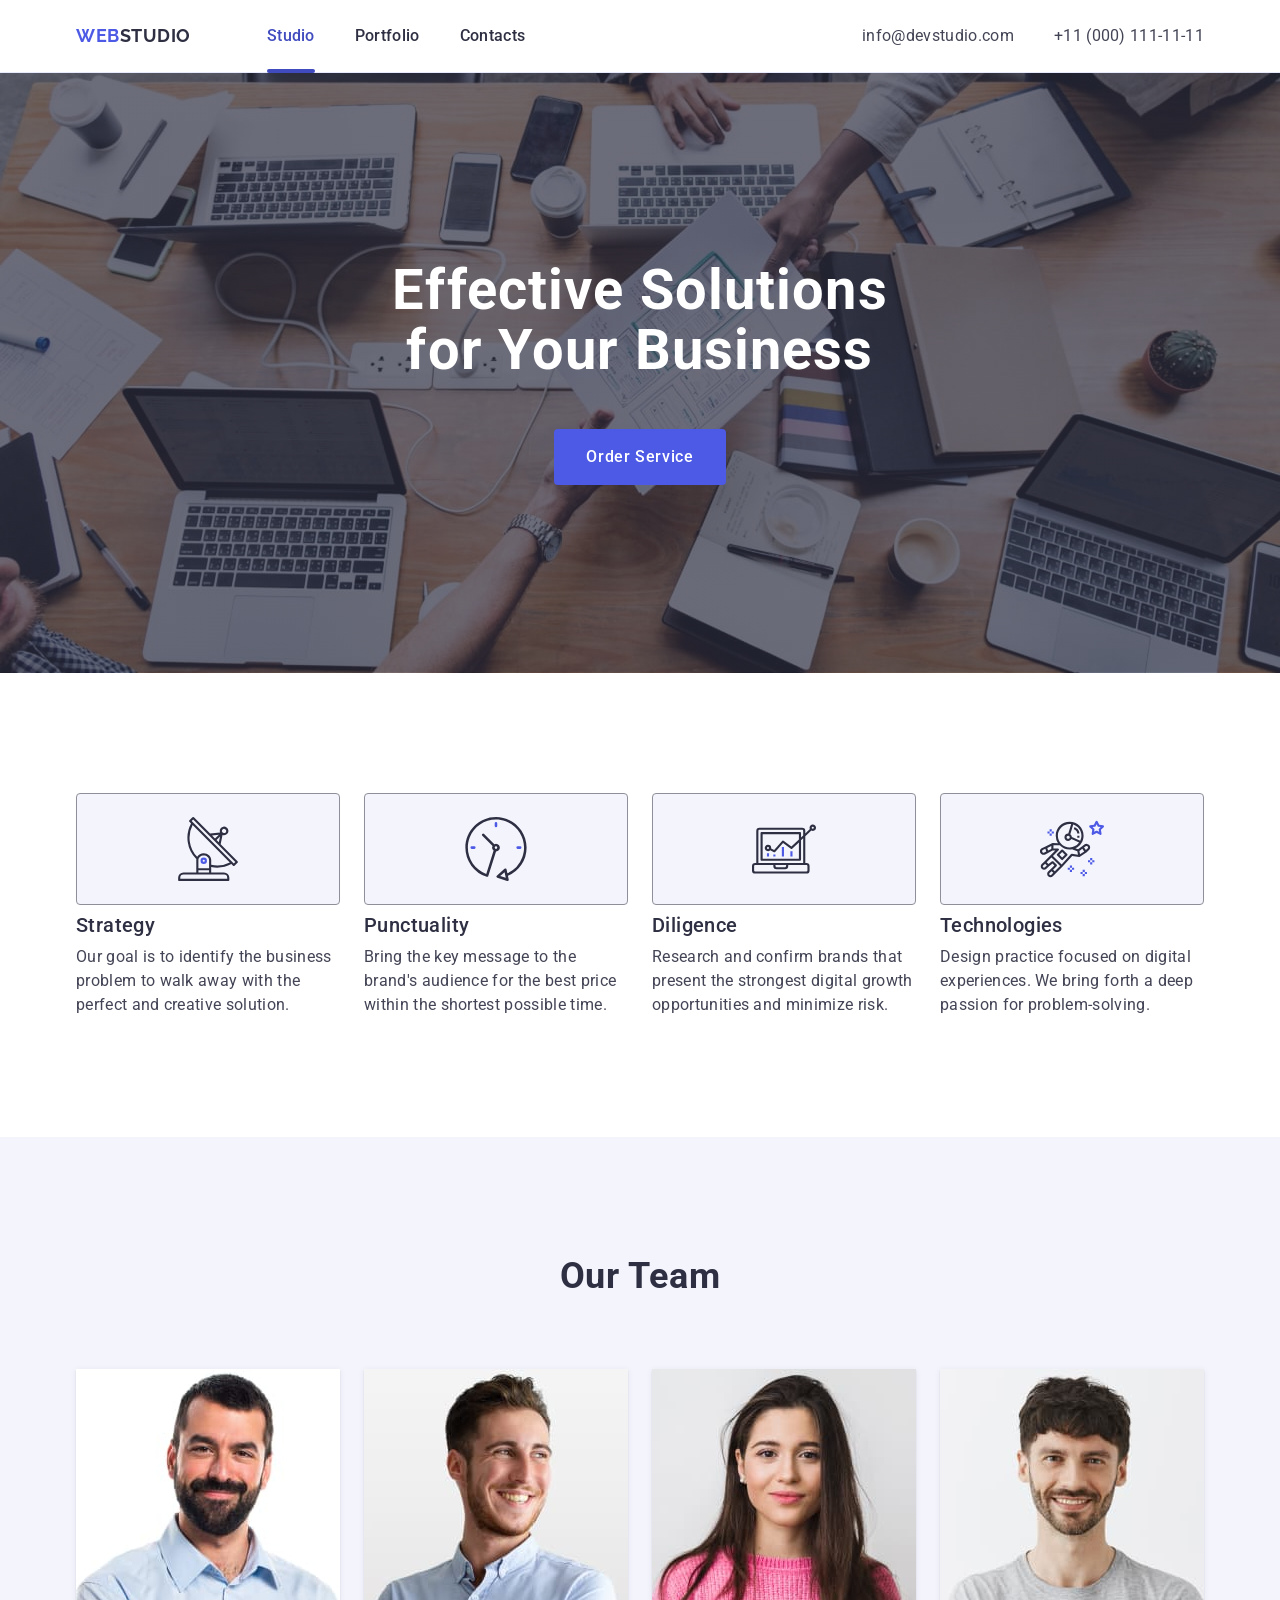
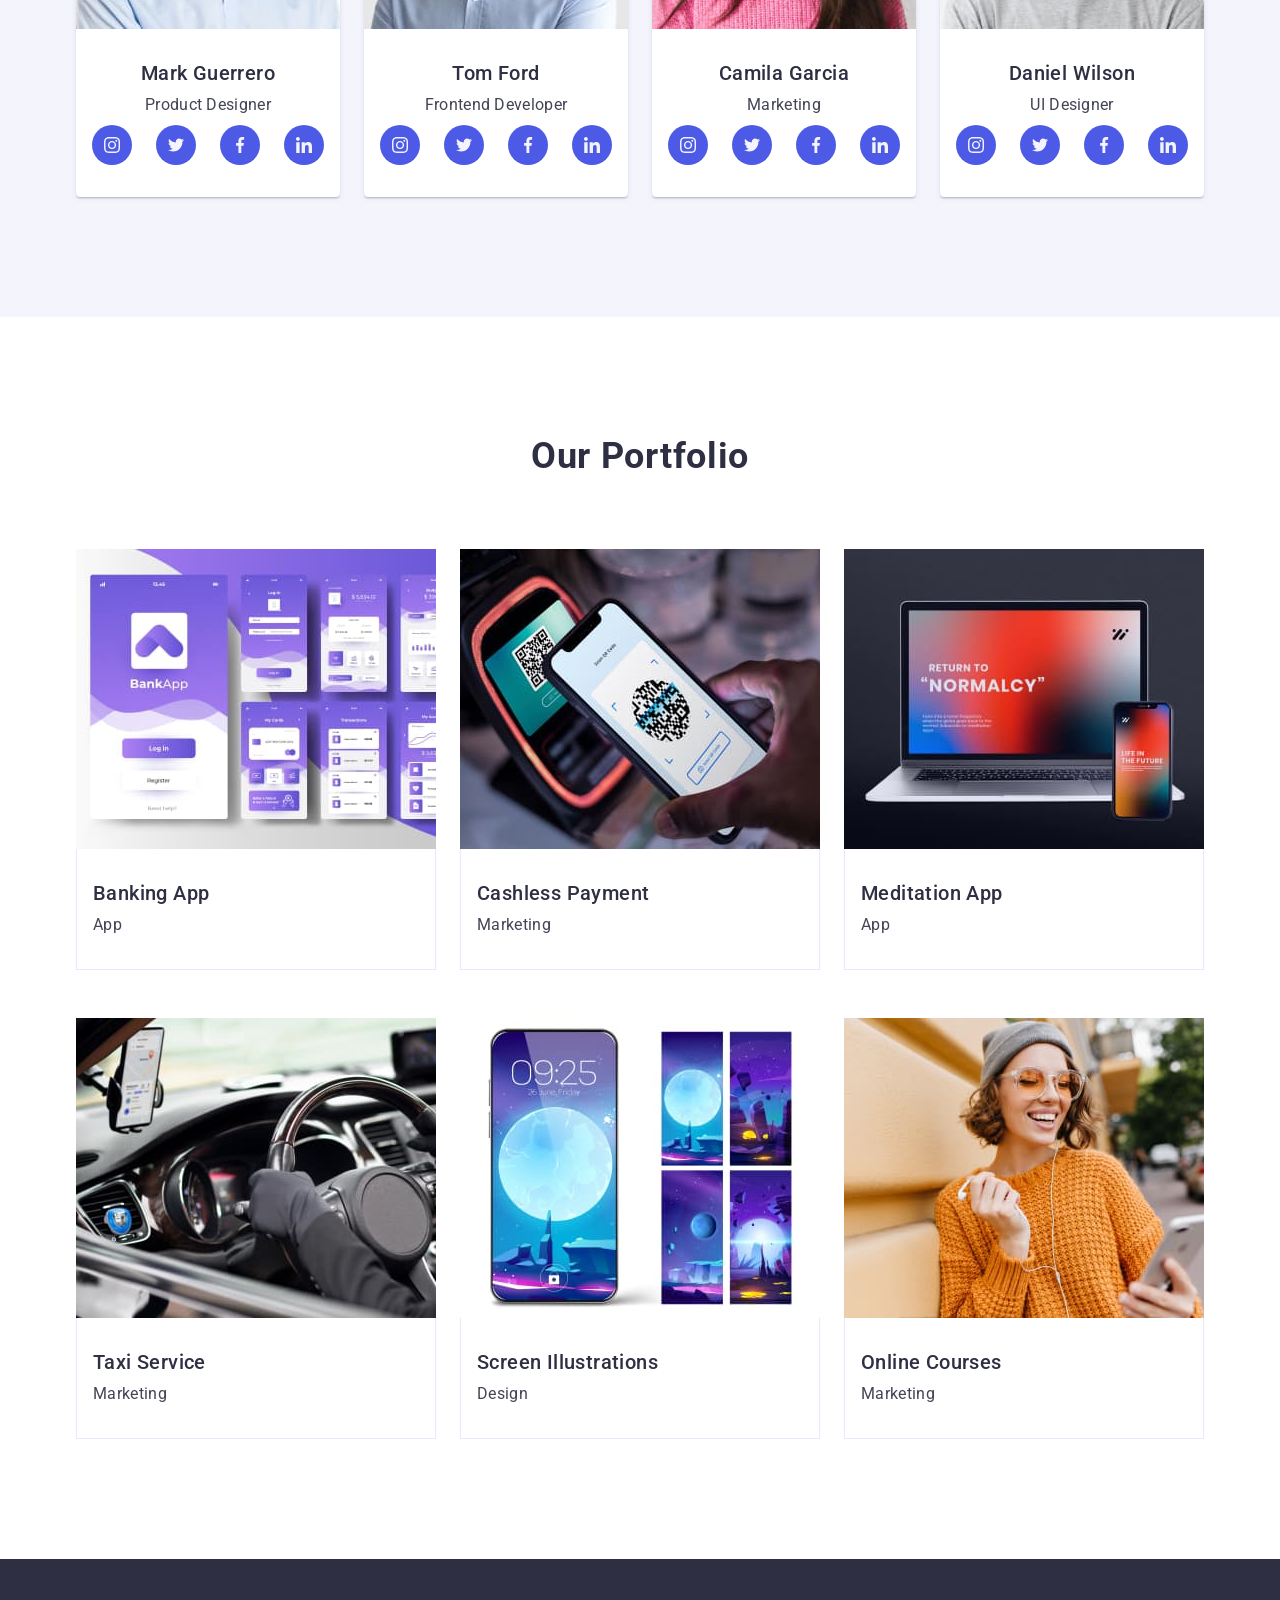
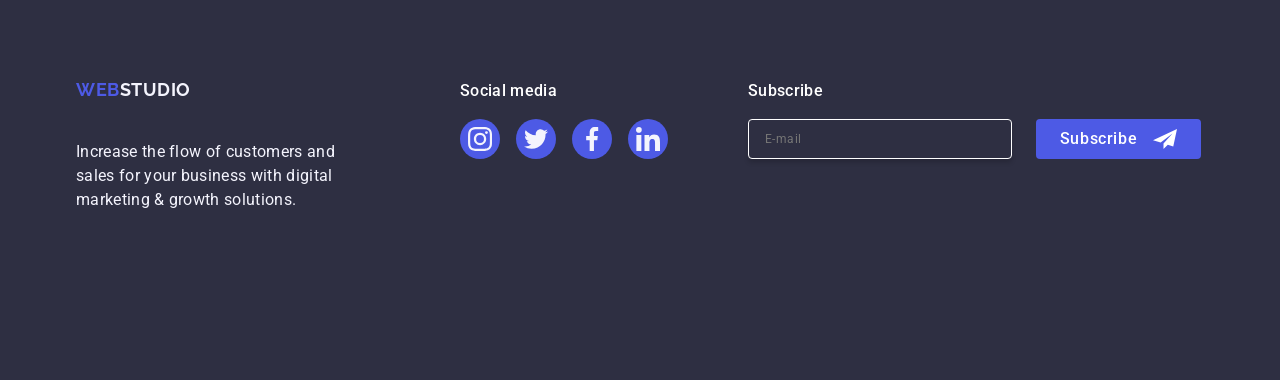
==== index.html @ 494d8f2f "Initial commit" ====
<!DOCTYPE html>
<html lang="en">
  <head>
    <meta charset="UTF-8" />
    <meta name="viewport" content="width=device-width, initial-scale=1.0" />
    <title>WebStudio</title>
    <link rel="preconnect" href="https://fonts.googleapis.com" />
    <link rel="preconnect" href="https://fonts.gstatic.com" crossorigin />
    <link
      href="https://fonts.googleapis.com/css2?family=Raleway:ital,wght@0,700;1,700&family=Roboto:wght@400;500;700&display=swap"
      rel="stylesheet"
    />
    <link
      rel="stylesheet"
      href="https://cdnjs.cloudflare.com/ajax/libs/modern-normalize/2.0.0/modern-normalize.min.css"
      integrity="sha512-4xo8blKMVCiXpTaLzQSLSw3KFOVPWhm/TRtuPVc4WG6kUgjH6J03IBuG7JZPkcWMxJ5huwaBpOpnwYElP/m6wg=="
      crossorigin="anonymous"
      referrerpolicy="no-referrer"
    />
    <link rel="stylesheet" href="./css/styles.css" />
    <link rel="stylesheet" href="./css/media.css" />
  </head>
  <body>
    <!--#region Heder-->
    <header class="header">
      <div class="container header-container">
        <nav class="nav-bar">
          <a class="logo" href="./index.html"
            >Web<span class="logo-header">Studio</span></a
          >
          <ul class="nav-list">
            <li class="nav-list-item">
              <a class="nav-list-item-link current" href="./index.html"
                >Studio</a
              >
            </li>
            <li class="nav-list-item">
              <a class="nav-list-item-link" href="">Portfolio</a>
            </li>
            <li class="nav-list-item">
              <a class="nav-list-item-link" href="">Contacts</a>
            </li>
          </ul>
        </nav>
        <address class="address-link">
          <ul class="address-link-list">
            <li class="address-link-list-item">
              <a
                class="address-link-list-item-link"
                href="mailto:info@devstudio.com"
                >info@devstudio.com</a
              >
            </li>
            <li class="address-link-list-item">
              <a class="address-link-list-item-link" href="tel:+110001111111"
                >+11 (000) 111-11-11</a
              >
            </li>
          </ul>
        </address>
        <button class="burger-btn" type="button">
          <svg class="burger-icon" width="24" height="24">
            <use href="./images/icons.svg#icon-burger-icon-menu"></use>
          </svg>
        </button>
      </div>

      <!-- #region Mobile menu -->
      <div class="mobile-menu">
        <div class="container mobile-menu-container">
          <button class="mobile-menu-btn-close" type="button">
            <svg class="modal-btn-icon" width="8" height="8">
              <use href="./images/icons.svg#icon-close"></use>
            </svg>
          </button>
          <nav class="mobile-menu-nav">
            <ul class="mobile-menu-nav-list">
              <li class="mobile-menu-nav-list-item">
                <a
                  class="mobile-menu-nav-list-item-link current"
                  href="./index.html"
                  >Studio</a
                >
              </li>
              <li class="mobile-menu-nav-list-item">
                <a class="mobile-menu-nav-list-item-link">Portfolio</a>
              </li>
              <li class="mobile-menu-nav-list-item">
                <a class="mobile-menu-nav-list-item-link">Contacts</a>
              </li>
            </ul>
          </nav>
          <address class="mobile-menu-address">
            <ul class="mobile-menu-address-list">
              <li class="mobile-menu-address-list-item">
                <a
                  class="mobile-menu-address-list-item-link"
                  href="mailto:info@devstudio.com"
                  >info@devstudio.com></a
                >
              </li>
              <li class="mobile-menu-address-list-item">
                <a
                  class="mobile-menu-address-list-item-link"
                  href="tel:+110001111111"
                  >+11 (000) 111-11-11></a
                >
              </li>
            </ul>
          </address>
          <ul class="mobile-menu-list">
            <li class="mobile-menu-list-item">
              <a href="" class="team-list-icon-item-link"
                ><svg
                  class="team-list-icon-item-link-pic"
                  width="24"
                  height="24"
                >
                  <use href="./images/icons.svg#icon-instagram"></use>
                </svg>
              </a>
            </li>
            <li class="mobile-menu-list-item">
              <a href="" class="team-list-icon-item-link">
                <svg
                  class="team-list-icon-item-link-pic"
                  width="24"
                  height="24"
                >
                  <use href="./images/icons.svg#icon-twitter"></use>
                </svg>
              </a>
            </li>
            <li class="mobile-menu-list-item">
              <a href="" class="team-list-icon-item-link">
                <svg
                  class="team-list-icon-item-link-pic"
                  width="24"
                  height="24"
                >
                  <use href="./images/icons.svg#icon-facebook"></use>
                </svg>
              </a>
            </li>
            <li class="mobile-menu-list-item">
              <a href="" class="team-list-icon-item-link">
                <svg
                  class="team-list-icon-item-link-pic"
                  width="24"
                  height="24"
                >
                  <use href="./images/icons.svg#icon-linkedin"></use>
                </svg>
              </a>
            </li>
          </ul>
        </div>
      </div>
      <!-- #endregion Mobile menu -->
    </header>
    <!--#endregion Heder-->
    <main>
      <!--#region Hero-->
      <section class="section section-hero">
        <div class="container">
          <h1 class="hero-title">Effective Solutions for Your Business</h1>
          <button class="button-section-hero" type="button">
            Order Service
          </button>
        </div>
      </section>

      <!--#endregion Hero-->
      <!--#region Features-->
      <section class="section">
        <div class="container">
          <h2 class="visually-hidden">Features</h2>
          <ul class="section-features-list">
            <li class="section-features-list-item">
              <div class="section-features-list-border">
                <svg
                  class="section-features-list-item-icon"
                  width="64"
                  height="64"
                >
                  <use href="./images/icons.svg#icon-antenna"></use>
                </svg>
              </div>
              <h3 class="title-features-list-item">Strategy</h3>
              <p class="text-features-list-item">
                Our goal is to identify the business problem to walk away with
                the perfect and creative solution.
              </p>
            </li>
            <li class="section-features-list-item">
              <div class="section-features-list-border">
                <svg
                  class="section-features-list-item-icon"
                  width="64"
                  height="64"
                >
                  <use href="./images/icons.svg#icon-clock"></use>
                </svg>
              </div>
              <h3 class="title-features-list-item">Punctuality</h3>
              <p class="text-features-list-item">
                Bring the key message to the brand's audience for the best price
                within the shortest possible time.
              </p>
            </li>
            <li class="section-features-list-item">
              <div class="section-features-list-border">
                <svg
                  class="section-features-list-item-icon"
                  width="64"
                  height="64"
                >
                  <use href="./images/icons.svg#icon-diagram"></use>
                </svg>
              </div>
              <h3 class="title-features-list-item">Diligence</h3>
              <p class="text-features-list-item">
                Research and confirm brands that present the strongest digital
                growth opportunities and minimize risk.
              </p>
            </li>
            <li class="section-features-list-item">
              <div class="section-features-list-border">
                <svg
                  class="section-features-list-item-icon"
                  width="64"
                  height="64"
                >
                  <use href="./images/icons.svg#icon-astronaut"></use>
                </svg>
              </div>
              <h3 class="title-features-list-item">Technologies</h3>
              <p class="text-features-list-item">
                Design practice focused on digital experiences. We bring forth a
                deep passion for problem-solving.
              </p>
            </li>
          </ul>
        </div>
      </section>
      <!--#endregion Features-->
      <!--#region Our Team-->
      <section class="section section-team">
        <div class="container">
          <h2 class="title-section-team">Our Team</h2>
          <ul class="section-team-list">
            <li class="section-team-list-item">
              <img
                srcset="./images/our_team/mark-guerrero-x2.jpg 2x"
                src="./images/our_team/mark-guerrero.jpg"
                alt="Mark Guerrero"
                width="264"
                height="260"
              />
              <div class="section-team-list-item-div">
                <h3 class="section-team-list-item-title">Mark Guerrero</h3>
                <p class="section-team-list-item-text">Product Designer</p>
                <ul class="team-list-icon">
                  <li class="team-list-icon-item">
                    <a href="" class="team-list-icon-item-link"
                      ><svg
                        class="team-list-icon-item-link-pic"
                        width="16"
                        height="16"
                      >
                        <use href="./images/icons.svg#icon-instagram"></use>
                      </svg>
                    </a>
                  </li>
                  <li class="team-list-icon-item">
                    <a href="" class="team-list-icon-item-link">
                      <svg
                        class="team-list-icon-item-link-pic"
                        width="16"
                        height="16"
                      >
                        <use href="./images/icons.svg#icon-twitter"></use>
                      </svg>
                    </a>
                  </li>
                  <li class="team-list-icon-item">
                    <a href="" class="team-list-icon-item-link">
                      <svg
                        class="team-list-icon-item-link-pic"
                        width="16"
                        height="16"
                      >
                        <use href="./images/icons.svg#icon-facebook"></use>
                      </svg>
                    </a>
                  </li>
                  <li class="team-list-icon-item">
                    <a href="" class="team-list-icon-item-link">
                      <svg
                        class="team-list-icon-item-link-pic"
                        width="16"
                        height="16"
                      >
                        <use href="./images/icons.svg#icon-linkedin"></use>
                      </svg>
                    </a>
                  </li>
                </ul>
              </div>
            </li>
            <li class="section-team-list-item">
              <img
                srcset="./images/our_team/tom-ford-x2.jpg 2x"
                src="./images/our_team/tom-ford.jpg"
                alt="Tom Ford"
                width="264"
                height="260"
              />
              <div class="section-team-list-item-div">
                <h3 class="section-team-list-item-title">Tom Ford</h3>
                <p class="section-team-list-item-text">Frontend Developer</p>
                <ul class="team-list-icon">
                  <li class="team-list-icon-item">
                    <a href="" class="team-list-icon-item-link"
                      ><svg
                        class="team-list-icon-item-link-pic"
                        width="16"
                        height="16"
                      >
                        <use href="./images/icons.svg#icon-instagram"></use>
                      </svg>
                    </a>
                  </li>
                  <li class="team-list-icon-item">
                    <a href="" class="team-list-icon-item-link">
                      <svg
                        class="team-list-icon-item-link-pic"
                        width="16"
                        height="16"
                      >
                        <use href="./images/icons.svg#icon-twitter"></use>
                      </svg>
                    </a>
                  </li>
                  <li class="team-list-icon-item">
                    <a href="" class="team-list-icon-item-link">
                      <svg
                        class="team-list-icon-item-link-pic"
                        width="16"
                        height="16"
                      >
                        <use href="./images/icons.svg#icon-facebook"></use>
                      </svg>
                    </a>
                  </li>
                  <li class="team-list-icon-item">
                    <a href="" class="team-list-icon-item-link">
                      <svg
                        class="team-list-icon-item-link-pic"
                        width="16"
                        height="16"
                      >
                        <use href="./images/icons.svg#icon-linkedin"></use>
                      </svg>
                    </a>
                  </li>
                </ul>
              </div>
            </li>
            <li class="section-team-list-item">
              <img
                srcset="./images/our_team/camila-garcia-x2.jpg 2x"
                src="./images/our_team/camila-garcia.jpg"
                alt="Camila Garcia"
                width="264"
                height="260"
              />
              <div class="section-team-list-item-div">
                <h3 class="section-team-list-item-title">Camila Garcia</h3>
                <p class="section-team-list-item-text">Marketing</p>
                <ul class="team-list-icon">
                  <li class="team-list-icon-item">
                    <a href="" class="team-list-icon-item-link"
                      ><svg
                        class="team-list-icon-item-link-pic"
                        width="16"
                        height="16"
                      >
                        <use href="./images/icons.svg#icon-instagram"></use>
                      </svg>
                    </a>
                  </li>
                  <li class="team-list-icon-item">
                    <a href="" class="team-list-icon-item-link">
                      <svg
                        class="team-list-icon-item-link-pic"
                        width="16"
                        height="16"
                      >
                        <use href="./images/icons.svg#icon-twitter"></use>
                      </svg>
                    </a>
                  </li>
                  <li class="team-list-icon-item">
                    <a href="" class="team-list-icon-item-link">
                      <svg
                        class="team-list-icon-item-link-pic"
                        width="16"
                        height="16"
                      >
                        <use href="./images/icons.svg#icon-facebook"></use>
                      </svg>
                    </a>
                  </li>
                  <li class="team-list-icon-item">
                    <a href="" class="team-list-icon-item-link">
                      <svg
                        class="team-list-icon-item-link-pic"
                        width="16"
                        height="16"
                      >
                        <use href="./images/icons.svg#icon-linkedin"></use>
                      </svg>
                    </a>
                  </li>
                </ul>
              </div>
            </li>
            <li class="section-team-list-item">
              <img
                srcset="./images/our_team/daniel-wilson-x2.jpg 2x"
                src="./images/our_team/daniel-wilson.jpg"
                alt="Daniel Wilson"
                width="264"
                height="260"
              />
              <div class="section-team-list-item-div">
                <h3 class="section-team-list-item-title">Daniel Wilson</h3>
                <p class="section-team-list-item-text">UI Designer</p>
                <ul class="team-list-icon">
                  <li class="team-list-icon-item">
                    <a href="" class="team-list-icon-item-link"
                      ><svg
                        class="team-list-icon-item-link-pic"
                        width="16"
                        height="16"
                      >
                        <use href="./images/icons.svg#icon-instagram"></use>
                      </svg>
                    </a>
                  </li>
                  <li class="team-list-icon-item">
                    <a href="" class="team-list-icon-item-link">
                      <svg
                        class="team-list-icon-item-link-pic"
                        width="16"
                        height="16"
                      >
                        <use href="./images/icons.svg#icon-twitter"></use>
                      </svg>
                    </a>
                  </li>
                  <li class="team-list-icon-item">
                    <a href="" class="team-list-icon-item-link">
                      <svg
                        class="team-list-icon-item-link-pic"
                        width="16"
                        height="16"
                      >
                        <use href="./images/icons.svg#icon-facebook"></use>
                      </svg>
                    </a>
                  </li>
                  <li class="team-list-icon-item">
                    <a href="" class="team-list-icon-item-link">
                      <svg
                        class="team-list-icon-item-link-pic"
                        width="16"
                        height="16"
                      >
                        <use href="./images/icons.svg#icon-linkedin"></use>
                      </svg>
                    </a>
                  </li>
                </ul>
              </div>
            </li>
          </ul>
        </div>
      </section>
      <!--#endregion Our Team-->
      <!--#region Our Portfolio-->
      <section class="section">
        <div class="container">
          <h2 class="section-portfolio-title">Our Portfolio</h2>
          <ul class="section-portfolio-list">
            <li class="section-portfolio-list-item">
              <div class="portfolio-box">
                <picture>
                  <source
                    srcset="
                      ./images/our_portfolio/banking_app.jpg 1x,
                      ./images/our_portfolio/banking-x2.jpg  2x
                    "
                    media="(min-width: 1158px)"
                  />
                  <source
                    srcset="
                      ./images/our_portfolio/banking-tablet.jpg    1x,
                      ./images/our_portfolio/banking-tablet-x2.jpg 2x
                    "
                    media="(min-width: 768px)"
                  />
                  <source
                    srcset="
                      ./images/our_portfolio/banking-mobile.jpg    1x,
                      ./images/our_portfolio/banking-mobile-x2.jpg 2x
                    "
                    media="(max-width: 767px)"
                  />
                  <img
                    src="./images/our_portfolio/banking_app.jpg"
                    alt="banking_app"
                  />
                </picture>
                <p class="portfolio-item-text">
                  14 Stylish and User-Friendly App Design Concepts · Task
                  Manager App · Calorie Tracker App · Exotic Fruit Ecommerce App
                  · Cloud Storage App
                </p>
              </div>
              <div class="section-features-list-item-div">
                <h3 class="section-features-list-item-title">Banking App</h3>
                <p class="section-features-list-item-text">App</p>
              </div>
            </li>
            <li class="section-portfolio-list-item">
              <div class="portfolio-box">
                <picture>
                  <source
                    srcset="
                      ./images/our_portfolio/cashless_payment.jpg 1x,
                      ./images/our_portfolio/cashl-x2.jpg         2x
                    "
                    media="(min-width: 1158px)"
                  />
                  <source
                    srcset="
                      ./images/our_portfolio/cashl-tablet.jpg    1x,
                      ./images/our_portfolio/cashl-tablet-x2.jpg 2x
                    "
                    media="(min-width: 768px)"
                  />
                  <source
                    srcset="
                      ./images/our_portfolio/cashl-mobile.jpg    1x,
                      ./images/our_portfolio/cashl-mobile-x2.jpg 2x
                    "
                    media="(max-width: 767px)"
                  />
                  <img
                    src="./images/our_portfolio/cashless_payment.jpg"
                    alt="cashless_payment"
                  />
                </picture>
                <p class="portfolio-item-text">
                  14 Stylish and User-Friendly App Design Concepts · Task
                  Manager App · Calorie Tracker App · Exotic Fruit Ecommerce App
                  · Cloud Storage App
                </p>
              </div>
              <div class="section-features-list-item-div">
                <h3 class="section-features-list-item-title">
                  Cashless Payment
                </h3>
                <p class="section-features-list-item-text">Marketing</p>
              </div>
            </li>
            <li class="section-portfolio-list-item">
              <div class="portfolio-box">
                <picture>
                  <source
                    srcset="
                      ./images/our_portfolio/meditation_app.jpg 1x,
                      ./images/our_portfolio/meditation-x2.jpg  2x
                    "
                    media="(min-width: 1158px)"
                  />
                  <source
                    srcset="
                      ./images/our_portfolio/meditation-tablet.jpg    1x,
                      ./images/our_portfolio/meditation-tablet-x2.jpg 2x
                    "
                    media="(min-width: 768px)"
                  />
                  <source
                    srcset="
                      ./images/our_portfolio/meditation-mobile.jpg    1x,
                      ./images/our_portfolio/meditation-mobile-x2.jpg 2x
                    "
                    media="(max-width: 767px)"
                  />
                  <img
                    src="./images/our_portfolio/meditation_app.jpg"
                    alt="meditation_app"
                  />
                </picture>
                <p class="portfolio-item-text">
                  14 Stylish and User-Friendly App Design Concepts · Task
                  Manager App · Calorie Tracker App · Exotic Fruit Ecommerce App
                  · Cloud Storage App
                </p>
              </div>
              <div class="section-features-list-item-div">
                <h3 class="section-features-list-item-title">Meditation App</h3>
                <p class="section-features-list-item-text">App</p>
              </div>
            </li>
            <li class="section-portfolio-list-item">
              <div class="portfolio-box">
                <picture>
                  <source
                    srcset="
                      ./images/our_portfolio/taxi_service.jpg 1x,
                      ./images/our_portfolio/taxi-x2.jpg      2x
                    "
                    media="(min-width: 1158px)"
                  />
                  <source
                    srcset="
                      ./images/our_portfolio/taxi-tablet.jpg    1x,
                      ./images/our_portfolio/taxi-tablet-x2.jpg 2x
                    "
                    media="(min-width: 768px)"
                  />
                  <source
                    srcset="
                      ./images/our_portfolio/taxi-mobile.jpg    1x,
                      ./images/our_portfolio/taxi-mobile-x2.jpg 2x
                    "
                    media="(max-width: 767px)"
                  />
                  <img
                    src="./images/our_portfolio/taxi_service.jpg"
                    alt="taxi_service"
                  />
                </picture>
                <p class="portfolio-item-text">
                  14 Stylish and User-Friendly App Design Concepts · Task
                  Manager App · Calorie Tracker App · Exotic Fruit Ecommerce App
                  · Cloud Storage App
                </p>
              </div>
              <div class="section-features-list-item-div">
                <h3 class="section-features-list-item-title">Taxi Service</h3>
                <p class="section-features-list-item-text">Marketing</p>
              </div>
            </li>
            <li class="section-portfolio-list-item">
              <div class="portfolio-box">
                <picture>
                  <source
                    srcset="
                      ./images/our_portfolio/screen_illustrations.jpg 1x,
                      ./images/our_portfolio/screen-x2.jpg            2x
                    "
                    media="(min-width: 1158px)"
                  />
                  <source
                    srcset="
                      ./images/our_portfolio/screen-tablet.jpg    1x,
                      ./images/our_portfolio/screen-tablet-x2.jpg 2x
                    "
                    media="(min-width: 768px)"
                  />
                  <source
                    srcset="
                      ./images/our_portfolio/screen-mobile.jpg    1x,
                      ./images/our_portfolio/screen-mobile-x2.jpg 2x
                    "
                    media="(max-width: 767px)"
                  />
                  <img
                    src="./images/our_portfolio/screen_illustrations.jpg"
                    alt="screen_illustrations"
                  />
                </picture>
                <p class="portfolio-item-text">
                  14 Stylish and User-Friendly App Design Concepts · Task
                  Manager App · Calorie Tracker App · Exotic Fruit Ecommerce App
                  · Cloud Storage App
                </p>
              </div>
              <div class="section-features-list-item-div">
                <h3 class="section-features-list-item-title">
                  Screen Illustrations
                </h3>
                <p class="section-features-list-item-text">Design</p>
              </div>
            </li>
            <li class="section-portfolio-list-item">
              <div class="portfolio-box">
                <picture>
                  <source
                    srcset="
                      ./images/our_portfolio/online_courses.jpg 1x,
                      ./images/our_portfolio/online-x2.jpg      2x
                    "
                    media="(min-width: 1158px)"
                  />
                  <source
                    srcset="
                      ./images/our_portfolio/online-tablet.jpg    1x,
                      ./images/our_portfolio/online-tablet-x2.jpg 2x
                    "
                    media="(min-width: 768px)"
                  />
                  <source
                    srcset="
                      ./images/our_portfolio/online-mobile.jpg    1x,
                      ./images/our_portfolio/online-mobile-x2.jpg 2x
                    "
                    media="(max-width: 767px)"
                  />
                  <img
                    src="./images/our_portfolio/online_courses.jpg"
                    alt="online_courses"
                  />
                </picture>
                <p class="portfolio-item-text">
                  14 Stylish and User-Friendly App Design Concepts · Task
                  Manager App · Calorie Tracker App · Exotic Fruit Ecommerce App
                  · Cloud Storage App
                </p>
              </div>
              <div class="section-features-list-item-div">
                <h3 class="section-features-list-item-title">Online Courses</h3>
                <p class="section-features-list-item-text">Marketing</p>
              </div>
            </li>
          </ul>
        </div>
      </section>
      <!--#endregion Our Portfolio-->
    </main>
    <!--#region Footer-->
    <footer class="footer">
      <div class="container footer-box">
        <div class="footer-box-logo">
          <a class="logo footer-logo" href="./index.html"
            >Web<span class="logo-footer">Studio</span></a
          >
          <p class="footer-text">
            Increase the flow of customers and sales for your business with
            digital marketing & growth solutions.
          </p>
        </div>
        <div class="footer-box-icon">
          <p class="footer-box-icon-text">Social media</p>
          <ul class="footer-box-icon-list">
            <li class="footer-box-icon-list-item">
              <a href="" class="footer-box-icon-list-item-link">
                <svg class="footer-box-icon-list-icons" width="24" height="24">
                  <use href="./images/icons.svg#icon-instagram"></use>
                </svg>
              </a>
            </li>
            <li class="footer-box-icon-list-item">
              <a href="" class="footer-box-icon-list-item-link">
                <svg class="footer-box-icon-list-icons" width="24" height="24">
                  <use href="./images/icons.svg#icon-twitter"></use>
                </svg>
              </a>
            </li>
            <li class="footer-box-icon-list-item">
              <a href="" class="footer-box-icon-list-item-link">
                <svg class="footer-box-icon-list-icons" width="24" height="24">
                  <use href="./images/icons.svg#icon-facebook"></use>
                </svg>
              </a>
            </li>
            <li class="footer-box-icon-list-item">
              <a href="" class="footer-box-icon-list-item-link">
                <svg class="footer-box-icon-list-icons" width="24" height="24">
                  <use href="./images/icons.svg#icon-linkedin"></use>
                </svg>
              </a>
            </li>
          </ul>
        </div>
        <div class="footer-form-wrapper">
          <p class="footer-form-title">Subscribe</p>
          <form class="footer-form">
            <label class="footer-form-label" for="input-email">
              <input
                class="footer-input"
                type="email"
                id="input-email"
                placeholder="E-mail"
                name="email"
              />
            </label>
            <button class="footer-form-btn" type="submit">
              Subscribe
              <svg class="footer-form-btn-icon" width="24" height="24">
                <use href="./images/icons.svg#icon-footer_send_btn"></use>
              </svg>
            </button>
          </form>
        </div>
      </div>
    </footer>
    <!--#endregion Footer-->

    <!-- #region Modal Window -->
    <div class="backdrop">
      <div class="modal">
        <button type="button" class="modal-close-btn">
          <svg class="modal-btn-icon" width="8" height="8">
            <use href="./images/icons.svg#icon-close"></use>
          </svg>
        </button>
        <p class="modal-text">Leave your contacts and we will call you back</p>
        <form>
          <div class="form-wrapper-cont">
            <label class="modal-form-label" for="user-name">Name</label>
            <div class="modal-cont-input">
              <input
                class="modal-input"
                type="text"
                id="user-name"
                name="user-name"
                required
              />
              <svg class="modal-icon" width="18" height="24">
                <use href="./images/icons.svg#icon-user_icon"></use>
              </svg>
            </div>
          </div>
          <div class="form-wrapper-cont">
            <label class="modal-form-label" for="user-tell">Phone</label>
            <div class="modal-cont-input">
              <input
                class="modal-input"
                type="tel"
                id="user-tell"
                name="user-tell"
                required
              />
              <svg class="modal-icon" width="18" height="24">
                <use href="./images/icons.svg#icon-phone"></use>
              </svg>
            </div>
          </div>
          <div class="form-wrapper-cont">
            <label class="modal-form-label" for="user-email">Email</label>
            <div class="modal-cont-input">
              <input
                class="modal-input"
                type="email"
                id="user-email"
                name="user-email"
                required
              />
              <svg class="modal-icon" width="18" height="24">
                <use href="./images/icons.svg#icon-email"></use>
              </svg>
            </div>
          </div>
          <div class="form-wrapper-cont-comment">
            <label class="modal-form-label" for="user-comment">Comment</label>
            <textarea
              class="modal-textarea"
              id="user-comment"
              placeholder="Text input"
              name="user-comment"
            ></textarea>
          </div>
          <div class="modal-cont-checkbox">
            <input
              class="checkbox visually-hidden"
              type="checkbox"
              id="user-privacy"
              value="true"
              name="user-privacy"
            />
            <label for="user-privacy" class="custom-label-checkbox">
              <span class="custom-checkbox">
                <svg class="modal-icon-checkbox" width="10" height="8">
                  <use href="./images/icons.svg#icon-check"></use>
                </svg>
              </span>
              <span class="custom-checkbox-text">
                I accept the terms and conditions of the
                <a class="user-privacy" href="">Privacy Policy</a>
              </span>
            </label>
          </div>
          <button class="modal-submit" type="submit">Send</button>
        </form>
      </div>
    </div>
    <!-- #endregion Modal Window -->
  </body>
</html>
---- css/styles.css ----
body {
  font-family: 'Roboto', sans-serif;
  background-color: #ffffff;
  color: #434455;
}

h1,
h2,
h3,
h4,
p {
  margin: 0;
}

ul,
ol {
  list-style-type: none;
  margin: 0;
  padding: 0;
}

a {
  text-decoration: none;
}

button {
  cursor: pointer;
}

img {
  display: block;
  max-width: 100%;
  height: auto;
}

.section {
  padding-top: 96px;
  padding-bottom: 96px;
}

.container {
  max-width: 320px;
  padding: 0 16px;
  margin: 0 auto;
}

/* #region Heder */
.header {
  border-bottom: 1px solid #e7e9fc;
  box-shadow: 0 1px 6px 0 rgba(46, 47, 66, 0.08),
    0 1px 1px 0 rgba(46, 47, 66, 0.16), 0 2px 1px 0 rgba(46, 47, 66, 0.08);
}

.header-container {
  display: flex;
  align-items: center;
  justify-content: space-between;
}

.nav-bar {
  display: flex;
  align-items: center;
  margin-right: auto;
}

.nav-list {
  display: none;
}

.logo {
  font-family: 'Raleway', sans-serif;
  font-weight: 700;
  font-size: 18px;
  line-height: 1.17;
  letter-spacing: 0.03em;
  text-transform: uppercase;
  color: #4d5ae5;
  display: block;
  padding: 16px 0;
}

.logo-header {
  font-family: 'Raleway', sans-serif;
  font-weight: 700;
  font-size: 18px;
  line-height: 1.17;
  letter-spacing: 0.03em;
  text-transform: uppercase;
  color: #2e2f42;
}

.burger-btn {
  padding: 0;
  border: none;
  background-color: transparent;
}

.burger-icon {
  display: block;
  fill: #2f2f37;
}

.nav-list-item-link.current::after {
  content: '';
  position: absolute;
  left: 0;
  bottom: -1px;
  width: 100%;
  height: 4px;
  border-radius: 2px;
  background-color: #404bbf;
}

.nav-list-item-link {
  font-weight: 500;
  font-size: 16px;
  line-height: 1.5;
  letter-spacing: 0.02em;
  color: #2e2f42;
  padding: 24px 0;
  display: block;
  transition: color 250ms cubic-bezier(0.4, 0, 0.2, 1);
}
.nav-list-item-link:hover,
.nav-list-item-link:focus,
.nav-list-item-link.current {
  color: #404bbf;
}

.nav-list-item-link.current {
  position: relative;
}

.address-link {
  display: none;
}

.address-link-list-item-link {
  display: block;
  font-size: 12px;
  line-height: 1.17;
  letter-spacing: 0.04em;
  color: #434455;
  transition: color 250ms cubic-bezier(0.4, 0, 0.2, 1);
}
.address-link-list-item-link:hover,
.address-link-list-item-link:focus {
  color: #404bbf;
}
/* #endregion Heder */

/* #region Mobile menu */
.mobile-menu {
  position: fixed;
  z-index: 1000;
  top: 0;
  left: 0;
  width: 100%;
  height: 100%;
  background-color: #fff;
  opacity: 0;
  visibility: hidden;
  pointer-events: none;
  transition: opacity 250ms cubic-bezier(0.4, 0, 0.2, 1),
    visibility 250ms cubic-bezier(0.4, 0, 0.2, 1);
}

.mobile-menu.is-open {
  opacity: 1;
  visibility: visible;
  pointer-events: auto;
}

.mobile-menu-container {
  position: relative;
  z-index: 999;
  padding-top: 72px;
  padding-bottom: 40px;
  display: flex;
  flex-direction: column;
  height: 100%;
}

.mobile-menu-btn-close {
  position: absolute;
  top: 24px;
  right: 24px;
  display: flex;
  justify-content: center;
  align-items: center;
  border-radius: 50%;
  background-color: #e7e9fc;
  stroke-width: 1px;
  border: 1px solid rgba(0, 0, 0, 0.1);
  width: 24px;
  height: 24px;
  line-height: 0;
  padding: 0;
  transition: background-color 250ms cubic-bezier(0.4, 0, 0.2, 1),
    border 250ms cubic-bezier(0.4, 0, 0.2, 1);
}

.mobile-menu-nav {
  margin-bottom: auto;
}

.mobile-menu-nav-list {
  display: flex;
  flex-direction: column;
  gap: 40px;
}
.mobile-menu-nav-list-item {
}
.mobile-menu-nav-list-item-link {
  font-family: 'Roboto', sans-serif;
  font-weight: 700;
  font-size: 36px;
  line-height: 1.11;
  letter-spacing: 0.02em;
  color: #2e2f42;
  transition: color 250ms cubic-bezier(0.4, 0, 0.2, 1);
}

.mobile-menu-nav-list-item-link:hover,
.mobile-menu-nav-list-item-link:focus,
.mobile-menu-nav-list-item-link.current {
  color: #404bbf;
}

.mobile-menu-address {
  display: block;
  font-style: normal;
  margin-bottom: 48px;
}
.mobile-menu-address-list {
  display: flex;
  flex-direction: column;
  gap: 24px;
}

.mobile-menu-address-list-item-link {
  font-weight: 500;
  font-size: 20px;
  line-height: 1.2;
  letter-spacing: 0.02em;
  color: #434455;
  transition: color 250ms cubic-bezier(0.4, 0, 0.2, 1);
}

.mobile-menu-address-list-item-link:hover,
.mobile-menu-address-list-item-link:focus {
  color: #404bbf;
}

.mobile-menu-list {
  display: flex;
  gap: 40px;
}

.mobile-menu-list-item {
  width: 40px;
  height: 40px;
}

/* #endregion Mobile menu */

/* #region Hero */
.section-hero {
  background: #2e2f42;
  padding: 72px 52px;
  max-width: 1440px;
  margin-left: auto;
  margin-right: auto;
  background-image: linear-gradient(
      rgba(46, 47, 66, 0.7),
      rgba(46, 47, 66, 0.7)
    ),
    url(../images/section_hero/back-hero-mobile.jpg);
  background-position: center;
  background-repeat: no-repeat;
  background-size: cover;
}

@media screen and (-webkit-min-device-pixel-ratio: 2),
  (min-resolution: 2dppx),
  (min-resolution: 192dpi) {
  .section-hero {
    background-image: linear-gradient(
        rgba(46, 47, 66, 0.7),
        rgba(46, 47, 66, 0.7)
      ),
      url(../images/section_hero/back-hero-mobile-x2.jpg);
  }
}

.hero-title {
  font-weight: 700;
  letter-spacing: 0.02em;
  font-size: 36px;
  line-height: 1.11;
  text-align: center;
  color: #fff;
  margin: 0 auto;
  margin-bottom: 72px;
  max-width: 216px;
}
.button-section-hero {
  font-family: 'Roboto', sans-serif;
  font-weight: 500;
  font-size: 16px;
  line-height: 1.5;
  letter-spacing: 0.04em;
  color: #fff;
  background: #4d5ae5;
  transition: background-color 250ms cubic-bezier(0.4, 0, 0.2, 1);
  border-radius: 4px;
  padding: 16px 32px;
  height: 56px;
  margin: 0 auto;
  display: block;
  min-width: 169px;
  border: none;
}

.button-section-hero:hover,
.button-section-hero:focus {
  background-color: #404bbf;
}
/* #endregion Hero */
/* #region section Features */
.visually-hidden {
  position: absolute;
  width: 1px;
  height: 1px;
  margin: -1px;
  border: 0;
  padding: 0;
  white-space: nowrap;
  clip-path: inset(100%);
  clip: rect(0 0 0 0);
  overflow: hidden;
}

.section-features-list {
  display: flex;
  flex-wrap: wrap;
  gap: 72px;
}

.section-features-list-border {
  display: none;
}

.title-features-list-item {
  font-weight: 700;
  font-size: 36px;
  line-height: 1.11;
  letter-spacing: 0.02em;
  text-align: center;
  color: #2e2f42;
  text-transform: capitalize;
  margin-bottom: 8px;
}
.text-features-list-item {
  font-weight: 500;
  font-size: 16px;
  line-height: 1.5;
  letter-spacing: 0.02em;
  color: #434455;
  background-color: #ffffff;
}
/* #endregion section Features */
/* #region section Team */
.section-team {
  background: #f4f4fd;
}

.title-section-team {
  font-weight: 700;
  font-size: 36px;
  line-height: 1.11;
  letter-spacing: 0.02em;
  text-align: center;
  color: #2e2f42;
  text-transform: capitalize;
  margin-bottom: 72px;
}
.section-team-list {
  display: flex;
  flex-wrap: wrap;
  gap: 72px;
  justify-content: center;
}

.section-team-list-item-div {
  padding-top: 32px;
  padding-bottom: 32px;
}

.section-team-list-item {
  background-color: #ffffff;
  box-shadow: 0 2px 1px 0 rgba(46, 47, 66, 0.08),
    0 1px 1px 0 rgba(46, 47, 66, 0.16), 0 1px 6px 0 rgba(46, 47, 66, 0.08);
  border-radius: 0px 0px 4px 4px;
}
.section-team-list-item-title {
  font-weight: 500;
  font-size: 20px;
  line-height: 1.2;
  letter-spacing: 0.02em;
  text-align: center;
  color: #2e2f42;
  margin-bottom: 8px;
}
.section-team-list-item-text {
  font-weight: 400;
  font-size: 16px;
  line-height: 1.5;
  letter-spacing: 0.02em;
  text-align: center;
  color: #434455;
  margin-bottom: 8px;
}

.team-list-icon {
  display: flex;
  justify-content: center;
  align-items: center;
  gap: 24px;
  padding-left: 16px;
  padding-right: 16px;
  flex-shrink: 0;
}

.team-list-icon-item {
  width: 40px;
  height: 40px;
  display: flex;
}

.team-list-icon-item-link {
  display: flex;
  align-items: center;
  justify-content: center;
  width: 100%;
  height: 100%;
  border-radius: 50%;
  background-color: #4d5ae5;
  transition: background-color 250ms cubic-bezier(0.4, 0, 0.2, 1);
}

.team-list-icon-item-link:hover,
.team-list-icon-item-link:focus {
  background-color: #404bbf;
}

.team-list-icon-item-link-pic {
  fill: #f4f4fd;
}

/* #endregion section Team */
/* #region section Portfolio */
.section-portfolio-title {
  font-weight: 700;
  font-size: 36px;
  line-height: 1.11;
  letter-spacing: 0.02em;
  text-align: center;
  color: #2e2f42;
  text-transform: capitalize;
  margin-bottom: 72px;
}

.section-portfolio-list {
  display: flex;
  flex-wrap: wrap;
  gap: 48px;
  align-items: center;
  justify-content: center;
}

.section-portfolio-list-item {
  box-shadow: 0 2px 1px 0 rgba(46, 47, 66, 0.08),
    0 1px 1px 0 rgba(46, 47, 66, 0.16), 0 1px 6px 0 rgba(46, 47, 66, 0.08);
}

.section-portfolio-list-item:hover .portfolio-item-text {
  transform: translate(0);
}

.portfolio-box {
  position: relative;
  z-index: 10;
  overflow: hidden;
}

.portfolio-item-text {
  position: absolute;
  top: 0;
  font-weight: 400;
  font-size: 16px;
  line-height: 1.5;
  letter-spacing: 0.02em;
  color: #f4f4fd;
  background-color: #4d5ae5;
  padding: 40px 32px;
  height: 100%;
  transform: translateY(100%);
  transition: transform 250ms cubic-bezier(0.4, 0, 0.2, 1);
}

.section-features-list-item-div {
  border-bottom: 1px solid #e7e9fc;
  border-left: 1px solid #e7e9fc;
  border-right: 1px solid #e7e9fc;
  padding: 32px 16px;
}

.section-features-list-item-title {
  font-weight: 500;
  font-size: 20px;
  line-height: 1.2;
  letter-spacing: 0.02em;
  color: #2e2f42;
  margin-bottom: 8px;
}
.section-features-list-item-text {
  font-weight: 400;
  font-size: 16px;
  line-height: 1.5;
  letter-spacing: 0.02em;
  color: #434455;
}
/* #endregion section Portfolio */
/* #region Footer */
.footer {
  padding-top: 96px;
  padding-bottom: 96px;
  background: #2e2f42;
}

.footer-box-logo {
  margin-bottom: 72px;
}

.footer-logo {
  display: flex;
  justify-content: center;
  margin-bottom: 16px;
}

.logo-footer {
  color: #f4f4fd;
}

.footer-text {
  font-weight: 400;
  font-size: 16px;
  line-height: 1.5;
  letter-spacing: 0.02em;
  color: #f4f4fd;
}

.footer-box-icon {
  margin-bottom: 72px;
}

.footer-box-icon-text {
  font-weight: 500;
  font-size: 16px;
  line-height: 1.5;
  letter-spacing: 0.02em;
  color: #fff;
  margin-bottom: 16px;
  text-align: center;
}

.footer-box-icon-list {
  display: flex;
  justify-content: center;
  align-items: center;
  gap: 16px;
  flex-shrink: 0;
}

.footer-box-icon-list-item {
  width: 40px;
  height: 40px;
  display: flex;
}

.footer-box-icon-list-item-link {
  display: flex;
  align-items: center;
  justify-content: center;
  width: 100%;
  height: 100%;
  border-radius: 50%;
  background-color: #4d5ae5;
  transition: background-color 250ms cubic-bezier(0.4, 0, 0.2, 1);
}

.footer-box-icon-list-item-link:hover,
.footer-box-icon-list-item-link:focus {
  background-color: #31d0aa;
}

.footer-box-icon-list-icons {
  fill: #f4f4fd;
}

.footer-form-wrapper {
  display: flex;
  flex-direction: column;
}

.footer-form-title {
  font-weight: 500;
  font-size: 16px;
  line-height: 1.5;
  letter-spacing: 0.02em;
  color: #fff;
  margin-bottom: 16px;
  text-align: center;
}

.footer-form {
  display: flex;
  flex-direction: column;
  align-items: center;
  gap: 16px;
}

.footer-input {
  font-weight: 400;
  font-size: 12px;
  line-height: 2;
  letter-spacing: 0.04em;
  color: #fff;
  border: 1px solid #fff;
  border-radius: 4px;
  width: 288px;
  height: 40px;
  box-shadow: 0 4px 4px 0 rgba(0, 0, 0, 0.15);
  background-color: transparent;
  outline: none;
  padding-left: 16px;
}
.footer-form-btn {
  display: flex;
  justify-content: center;
  align-items: center;
  font-weight: 500;
  font-size: 16px;
  line-height: 1.5;
  letter-spacing: 0.04em;
  text-align: center;
  color: #fff;
  border-radius: 4px;
  min-width: 165px;
  height: 40px;
  background-color: #4d5ae5;
  border: none;
  transition: background-color 250ms cubic-bezier(0.4, 0, 0.2, 1);
}

.footer-form-btn:hover,
.footer-form-btn:focus {
  background-color: #404bbf;
}

.footer-form-btn-icon {
  margin-left: 16px;
}

/* #endregion Footer */

/* #region Modal Window */
.backdrop {
  background-color: rgba(46, 47, 66, 0.4);
  transition: opacity 250ms cubic-bezier(0.4, 0, 0.2, 1),
    visibility 250ms cubic-bezier(0.4, 0, 0.2, 1);
  position: fixed;
  z-index: 998;
  width: 100%;
  height: 100%;
  top: 0;
  left: 0;
  visibility: hidden;
  opacity: 0;
  pointer-events: none;
}

.modal {
  position: absolute;
  top: 50%;
  left: 50%;
  border-radius: 4px;
  width: 288px;
  min-height: 623px;
  transform: translate(-50%, -50%);
  background-color: #fcfcfc;
  box-shadow: 0px 1px 1px rgba(0, 0, 0, 0.14), 0px 1px 3px rgba(0, 0, 0, 0.12),
    0px 2px 1px rgba(0, 0, 0, 0.2);
  transition: transform 250ms cubic-bezier(0.4, 0, 0.2, 1);
  padding: 72px 16px 16px 16px;
}

.backdrop.is-open {
  visibility: visible;
  pointer-events: auto;
  opacity: 1;
}

.modal-btn-icon {
  transition: fill 250ms cubic-bezier(0.4, 0, 0.2, 1);
}

.modal-close-btn {
  position: absolute;
  display: flex;
  justify-content: center;
  align-items: center;
  top: 24px;
  right: 24px;
  border-radius: 50%;
  background-color: #e7e9fc;
  stroke-width: 1px;
  border: 1px solid rgba(0, 0, 0, 0.1);
  width: 24px;
  height: 24px;
  line-height: 0;
  padding: 0;
  transition: background-color 250ms cubic-bezier(0.4, 0, 0.2, 1),
    border 250ms cubic-bezier(0.4, 0, 0.2, 1);
}

.modal-close-btn:hover,
.modal-close-btn:focus {
  fill: #fff;
  border: none;
  background-color: #404bbf;
}

.modal-text {
  font-weight: 500;
  font-size: 16px;
  line-height: 1.5;
  letter-spacing: 0.02em;
  text-align: center;
  color: #2e2f42;
  margin-bottom: 16px;
}

.form-wrapper-cont {
  margin-bottom: 8px;
}
.modal-form-label {
  font-weight: 400;
  font-size: 12px;
  line-height: 1.17;
  letter-spacing: 0.04em;
  color: #8e8f99;
  display: block;
  margin-bottom: 4px;
}
.modal-cont-input {
  position: relative;
}
.modal-input {
  width: 100%;
  height: 40px;
  border-radius: 4px;
  border: 1px solid rgba(46, 47, 66, 0.4);
  padding-left: 38px;
  outline: none;
  transition: border-color 250ms cubic-bezier(0.4, 0, 0.2, 1);
  background-color: transparent;
  outline: transparent;
}

.modal-input:focus {
  border: 1px solid #4d5ae5;
}

.modal-icon {
  position: absolute;
  top: 50%;
  left: 16px;
  transform: translateY(-50%);
  fill: #2e2f42;
  transition: fill 250ms cubic-bezier(0.4, 0, 0.2, 1);
}

.modal-input:focus + .modal-icon {
  fill: #4d5ae5;
}

.form-wrapper-cont-comment {
  margin-bottom: 16px;
}

.modal-textarea {
  font-size: 12px;
  line-height: 1.17;
  letter-spacing: 0.04em;
  color: rgba(46, 47, 66, 0.4);
  background-color: transparent;
  border: 1px solid rgba(46, 47, 66, 0.4);
  border-radius: 4px;
  width: 256px;
  height: 120px;
  resize: none;
  padding: 8px 16px;
  outline: transparent;
  transition: border-color 250ms cubic-bezier(0.4, 0, 0.2, 1);
  display: block;
}

.modal-textarea:focus {
  border: 1px solid #4d5ae5;
}

.modal-textarea::placeholder {
  font-weight: 400;
  font-size: 12px;
  line-height: 1.17;
  letter-spacing: 0.04em;
  color: rgba(46, 47, 66, 0.4);
}

.modal-cont-checkbox {
  margin-bottom: 24px;
}

.custom-checkbox {
  border-radius: 2px;
  border: 1px solid rgba(46, 47, 66, 0.4);
  min-width: 16px;
  min-height: 16px;
  display: inline-flex;
  justify-content: center;
  align-items: center;
  margin-right: 8px;
  transition: background-color 250ms cubic-bezier(0.4, 0, 0.2, 1),
    border 250ms cubic-bezier(0.4, 0, 0.2, 1),
    fill 250ms cubic-bezier(0.4, 0, 0.2, 1);
  fill: transparent;
  flex-shrink: 0;
}

.checkbox:checked + .custom-label-checkbox > .custom-checkbox {
  border-color: transparent;
  background-color: #404bbf;
  border: none;
  fill: #f4f4fd;
  transition: fill 250ms cubic-bezier(0.4, 0, 0.2, 1);
}

.modal-icon-checkbox {
  transition: fill 250ms cubic-bezier(0.4, 0, 0.2, 1);
}

.custom-label-checkbox {
  display: flex;
  flex-wrap: wrap;
  align-items: center;
  cursor: pointer;
  font-weight: 400;
  font-size: 12px;
  line-height: 1.17;
  letter-spacing: 0.04em;
  color: #8e8f99;
}

.custom-checkbox-text {
  flex: 1;
}

.user-privacy {
  line-height: 1.33;
  text-decoration: underline;
  text-decoration-skip-ink: none;
  color: #4d5ae5;
}

.modal-submit {
  font-weight: 500;
  font-size: 16px;
  line-height: 1.5;
  letter-spacing: 0.04em;
  text-align: center;
  color: #fff;
  border-radius: 4px;
  padding: 16px 32px;
  min-width: 169px;
  height: 56px;
  box-shadow: 0 4px 4px 0 rgba(0, 0, 0, 0.15);
  background-color: #4d5ae5;
  border: none;
  margin: 0 auto;
  display: block;
  transition: background-color 250ms cubic-bezier(0.4, 0, 0.2, 1);
}

.modal-submit:hover,
.modal-submit:focus {
  background-color: #404bbf;
}
/* #endregion Modal Window */
---- css/media.css ----
@media screen and (min-width: 768px) {
  .container {
    max-width: 768px;
  }

  /* #region Heder */
  .burger-btn {
    display: none;
  }

  .nav-list {
    display: flex;
    gap: 40px;
  }

  .address-link {
    display: block;
    font-style: normal;
  }

  .address-link-list {
    display: flex;
    flex-direction: column;
    gap: 12px;
  }

  .logo {
    padding: 24px 0;
    margin-right: 120px;
  }

  .mobile-menu {
    display: none;
  }

  /* #endregion Heder */

  /* #region Section-1 Hero */

  .section-hero {
    padding: 112px 120px;
    background-image: linear-gradient(
        rgba(46, 47, 66, 0.7),
        rgba(46, 47, 66, 0.7)
      ),
      url(../images/section_hero/back-hero-tablet.jpg);
  }

  @media screen and (-webkit-min-device-pixel-ratio: 2),
    (min-resolution: 2dppx),
    (min-resolution: 192dpi) {
    .section-hero {
      background-image: linear-gradient(
          rgba(46, 47, 66, 0.7),
          rgba(46, 47, 66, 0.7)
        ),
        url(../images/section_hero/back-hero-tablet-x2.jpg);
    }
  }

  .hero-title {
    font-size: 56px;
    line-height: 1.07;
    margin-bottom: 36px;
    max-width: 496px;
  }

  /* #endregion Section-1 Hero */

  /* #region Section-2 Features */
  .section-features-list {
    row-gap: 72px;
    column-gap: 24px;
  }

  .section-features-list-item {
    width: calc((100% - 24px) / 2);
  }

  .title-features-list-item {
    text-align: left;
  }

  /* #endregion Section-2 Features */

  /* #region Section-3 Team */
  .section-team-list {
    column-gap: 24px;
    row-gap: 64px;
  }
  /* #endregion Section-3 Team */

  /* #region Section-4 Portfolio */

  .section-portfolio-list {
    column-gap: 24px;
    row-gap: 72px;
  }

  .section-portfolio-list-item {
    flex-basis: calc((100% - 24px) / 2);
  }

  /* #endregion Section-4 Portfolio */

  /* #region Footer */

  .footer-box {
    display: flex;
    flex-wrap: wrap;
    align-items: baseline;
  }

  .footer-box-logo {
    margin-right: 24px;
  }

  .footer-logo {
    display: inline-block;
  }

  .footer-text {
    max-width: 264px;
  }

  .footer-box-icon-text {
    text-align: left;
  }

  .footer-form-title {
    text-align: left;
  }

  .footer-input {
    width: 264px;
  }

  .footer-form {
    flex-direction: row;
    gap: 24px;
  }

  /* #endregion Footer */

  /* #region Modal Window */
  .modal {
    width: 408px;
    min-height: 584px;
    padding: 72px 24px 24px 24px;
  }

  .modal-textarea {
    width: 360px;
    height: 120px;
  }
  /* #endregion Modal Window */
}

@media screen and (min-width: 1158px) {
  .container {
    max-width: 1158px;
    padding: 0 15px;
  }

  .section {
    padding-top: 120px;
    padding-bottom: 120px;
  }

  /* #region Heder */

  .logo {
    margin-right: 76px;
  }

  .address-link-list {
    flex-direction: row;
    align-items: center;
    gap: 40px;
  }

  .address-link-list-item-link {
    font-size: 16px;
    line-height: 1.5;
    letter-spacing: 0.02em;
    padding: 24px 0;
  }

  /* #endregion Heder */

  /* #region Section-1 Hero */

  .section-hero {
    padding: 188px 0;
    background-image: linear-gradient(
        rgba(46, 47, 66, 0.7),
        rgba(46, 47, 66, 0.7)
      ),
      url(../images/section_hero/people-office.jpg);
  }

  @media screen and (-webkit-min-device-pixel-ratio: 2),
    (min-resolution: 2dppx),
    (min-resolution: 192dpi) {
    .section-hero {
      background-image: linear-gradient(
          rgba(46, 47, 66, 0.7),
          rgba(46, 47, 66, 0.7)
        ),
        url(../images/section_hero/back-hero-x2.jpg);
    }
  }

  .hero-title {
    margin-bottom: 48px;
  }

  /* #endregion Section-1 Hero */

  /* #region Section-2 Features */
  .section-features-list {
    flex-wrap: nowrap;
  }

  .section-features-list-item {
    width: calc((100% - 48px) / 4);
  }

  .title-features-list-item {
    font-weight: 500;
    font-size: 20px;
    line-height: 1.2;
  }

  .text-features-list-item {
    font-weight: 400;
  }

  .section-features-list-border {
    width: 100%;
    height: 112px;
    border: 1px solid #8e8f99;
    border-radius: 4px;
    background: #f4f4fd;
    margin-bottom: 8px;
    display: flex;
    align-items: center;
    justify-content: center;
  }

  /* #endregion Section-2 Features */

  /* #region Section-3 Team */

  .section-team-list {
    flex-wrap: nowrap;
  }

  .section-team-list-item {
    width: calc((100% - 48px) / 4);
  }

  /* #endregion Section-3 Team */

  /* #region Section-4 Portfolio */

  .section-portfolio-list {
    gap: 48px 24px;
  }

  .section-portfolio-list-item {
    flex-basis: calc((100% - 48px) / 3);
    box-shadow: none;
    transition: box-shadow 250ms cubic-bezier(0.4, 0, 0.2, 1);
  }

  .section-portfolio-list-item:hover {
    box-shadow: 0 2px 1px 0 rgba(46, 47, 66, 0.08),
      0 1px 1px 0 rgba(46, 47, 66, 0.16), 0 1px 6px 0 rgba(46, 47, 66, 0.08);
  }

  /* #endregion Section-4 Portfolio */

  /* #region Footer */

  .footer-box-logo {
    margin-right: 120px;
  }

  .footer-box-icon-list {
    margin-right: 80px;
  }

  /* #endregion Footer */
}

@media screen and (min-width: 768px) and (max-width: 1157px) {
  .footer-box {
    padding-left: 108px;
  }
}
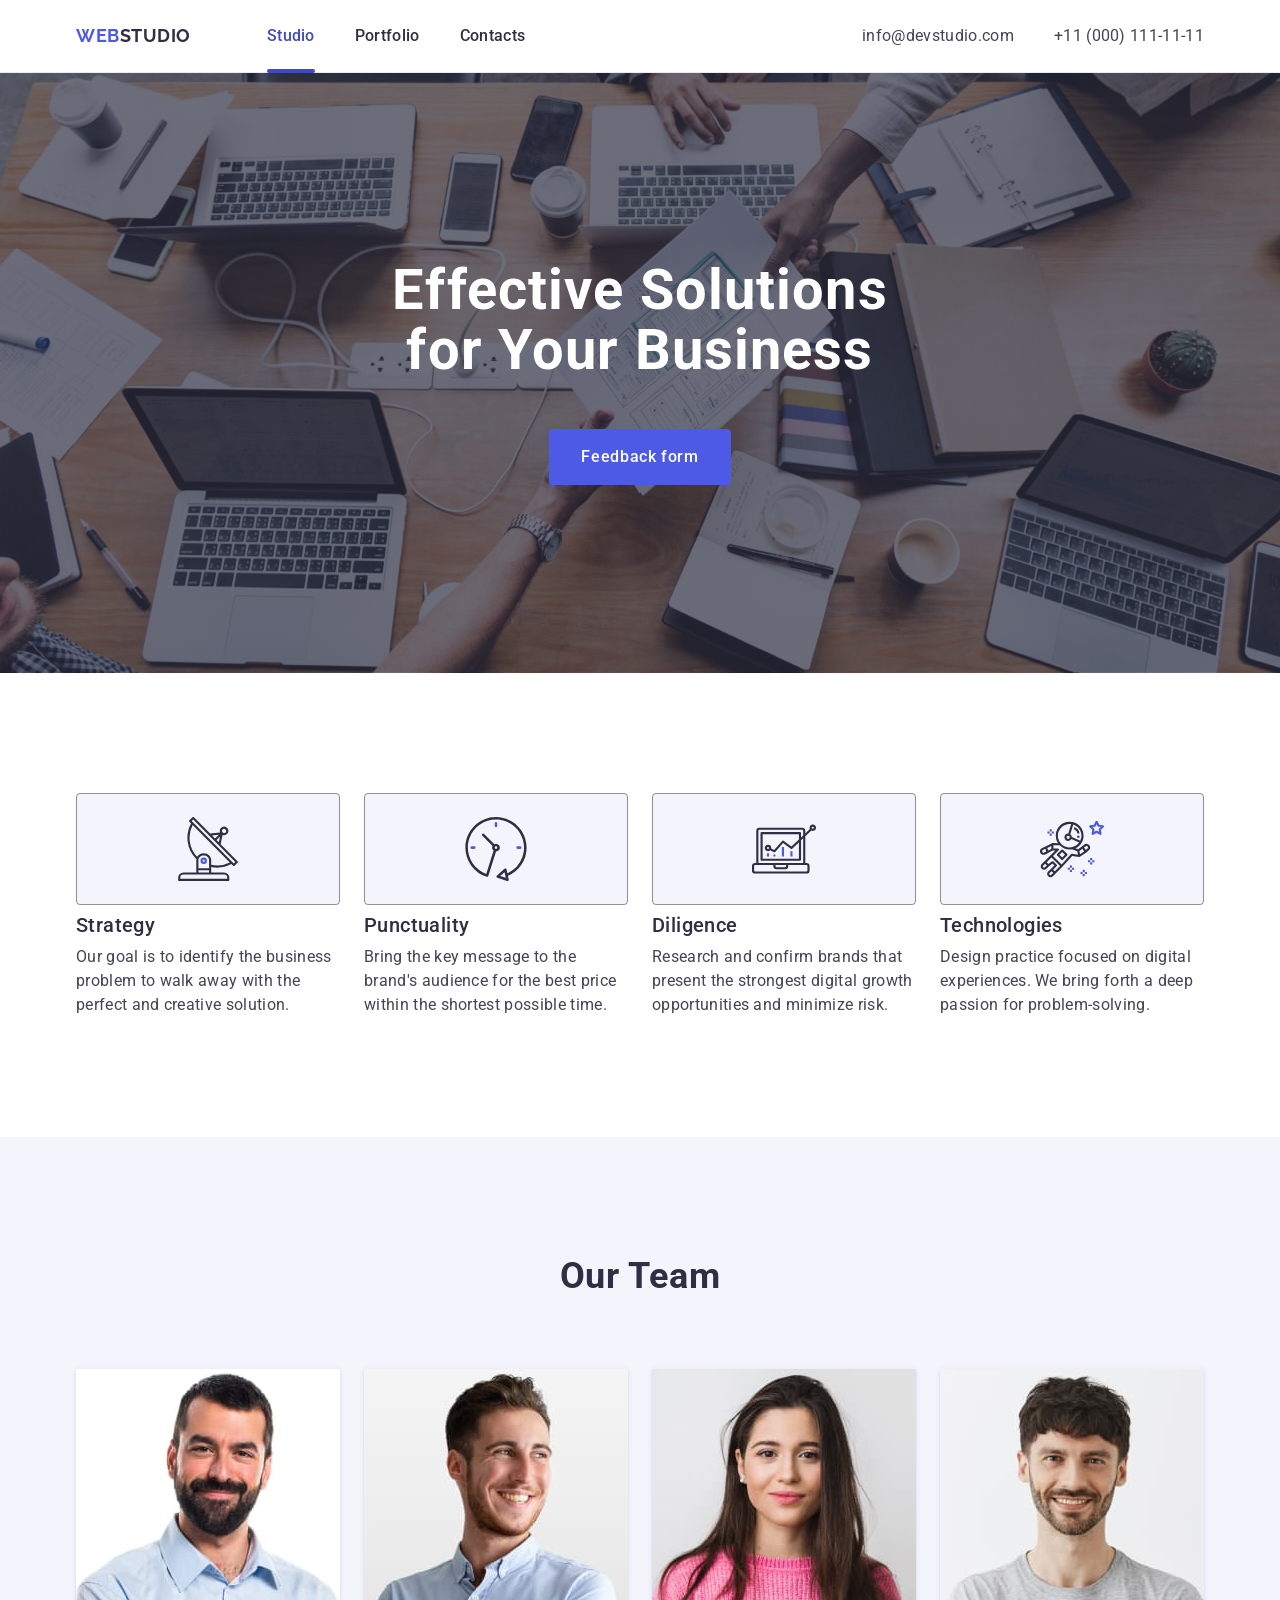
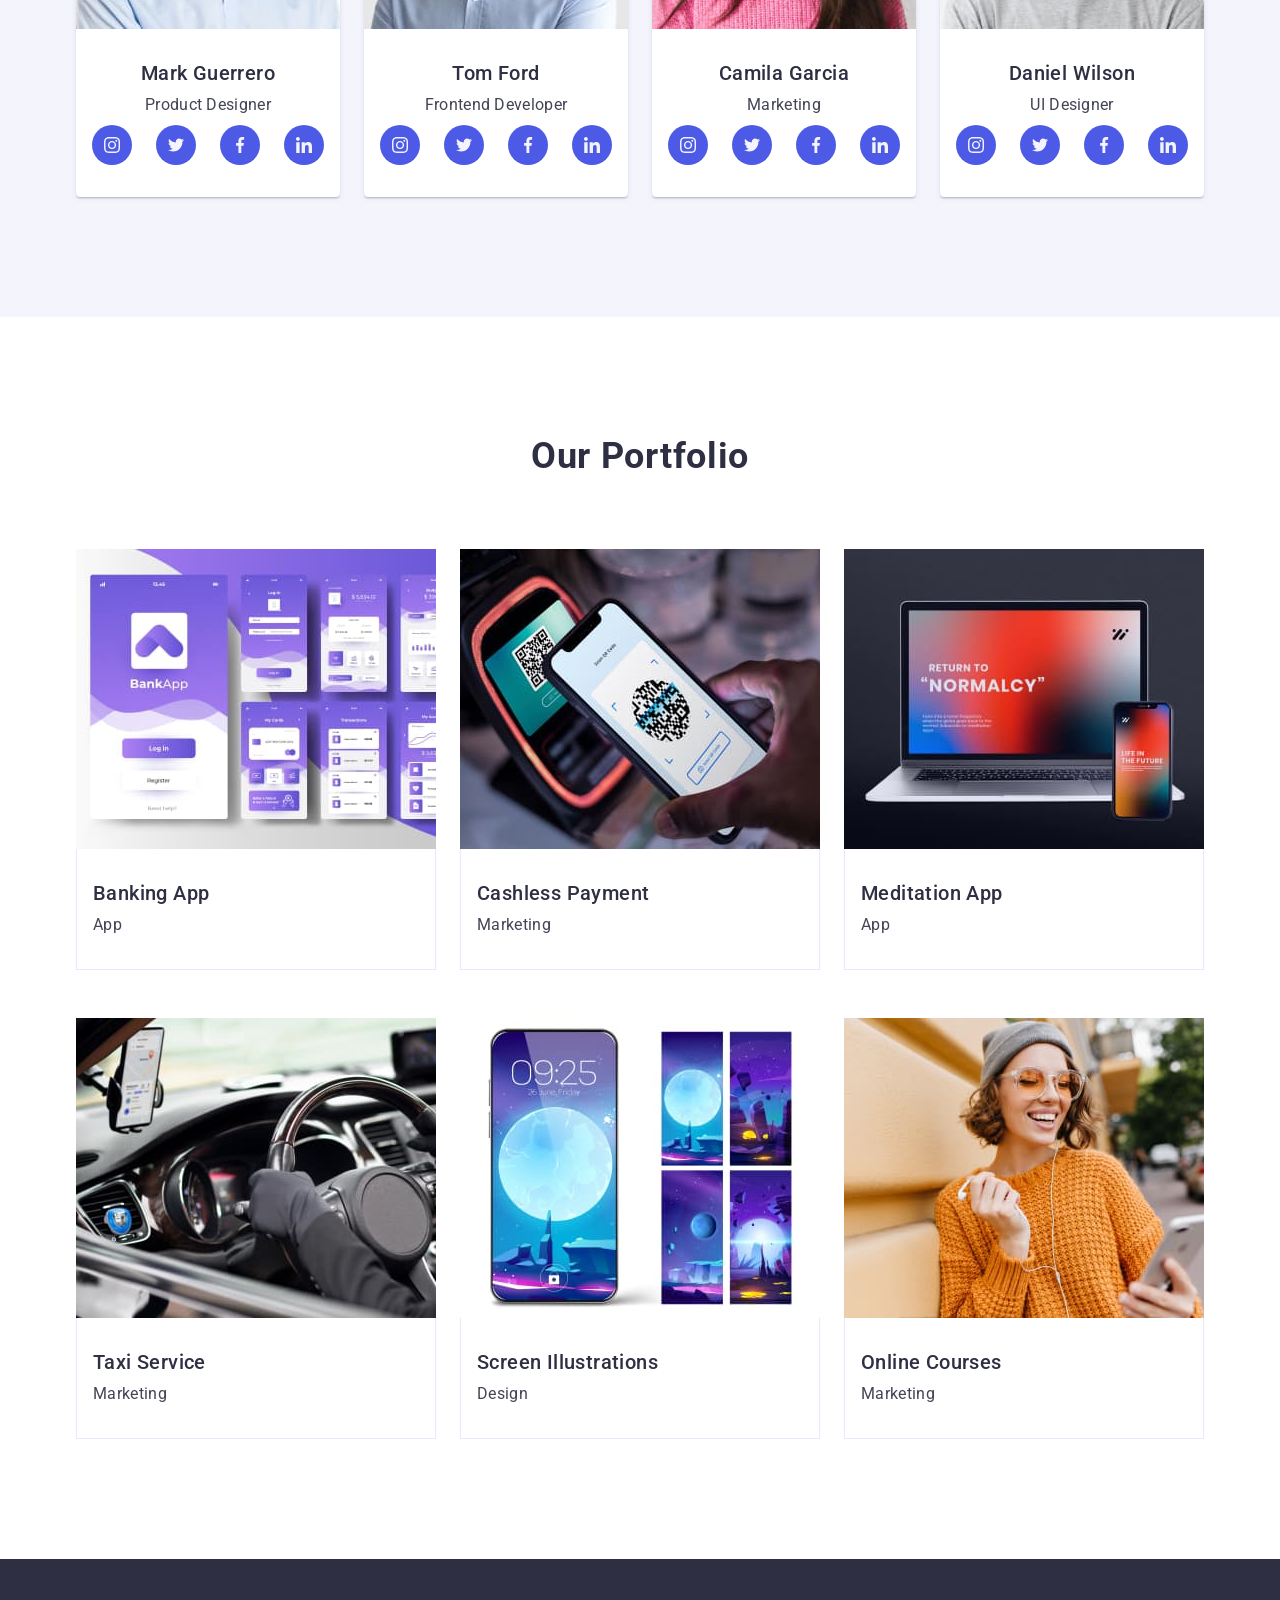
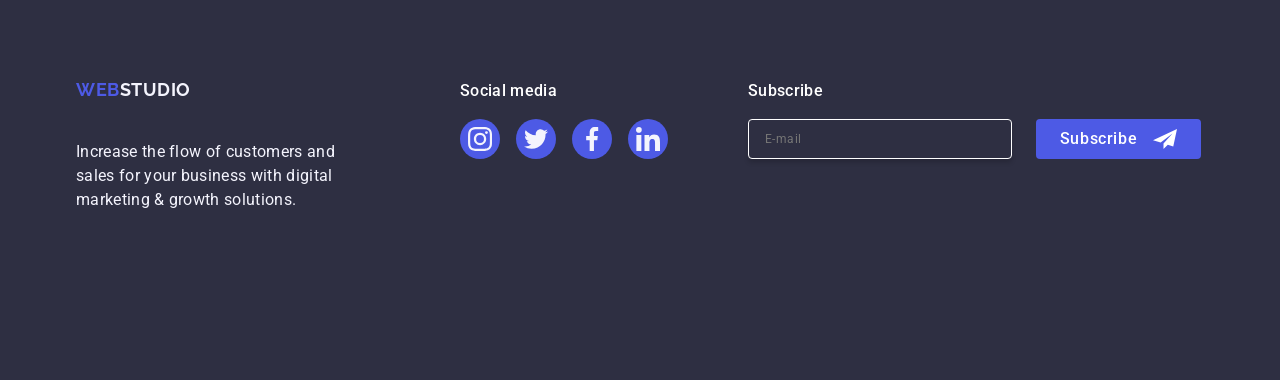
==== commit ec964acd: "add js and form feedback functions" ====
--- a/index.html
+++ b/index.html
@@ -165,7 +165,7 @@
         <div class="container">
           <h1 class="hero-title">Effective Solutions for Your Business</h1>
           <button class="button-section-hero" type="button">
-            Order Service
+            Feedback form
           </button>
         </div>
       </section>
@@ -173,7 +173,7 @@
       <!--#endregion Hero-->
       <!--#region Features-->
       <section class="section">
-        <div class="container">
+        <div class="container features-style">
           <h2 class="visually-hidden">Features</h2>
           <ul class="section-features-list">
             <li class="section-features-list-item">
@@ -490,7 +490,7 @@
       </section>
       <!--#endregion Our Team-->
       <!--#region Our Portfolio-->
-      <section class="section">
+      <section class="section box-portfolio">
         <div class="container">
           <h2 class="section-portfolio-title">Our Portfolio</h2>
           <ul class="section-portfolio-list">
@@ -901,5 +901,7 @@
       </div>
     </div>
     <!-- #endregion Modal Window -->
+
+    <script type="module" src="./js/main.js"></script>
   </body>
 </html>
--- a/css/styles.css
+++ b/css/styles.css
@@ -1,6 +1,7 @@
 body {
-  font-family: 'Roboto', sans-serif;
+  font-family: "Roboto", sans-serif;
   background-color: #ffffff;
+  /* background-image: linear-gradient(#404bbf, #31d0aa); */
   color: #434455;
 }
 
@@ -68,7 +69,7 @@
 }
 
 .logo {
-  font-family: 'Raleway', sans-serif;
+  font-family: "Raleway", sans-serif;
   font-weight: 700;
   font-size: 18px;
   line-height: 1.17;
@@ -80,7 +81,7 @@
 }
 
 .logo-header {
-  font-family: 'Raleway', sans-serif;
+  font-family: "Raleway", sans-serif;
   font-weight: 700;
   font-size: 18px;
   line-height: 1.17;
@@ -101,7 +102,7 @@
 }
 
 .nav-list-item-link.current::after {
-  content: '';
+  content: "";
   position: absolute;
   left: 0;
   bottom: -1px;
@@ -212,7 +213,7 @@
 .mobile-menu-nav-list-item {
 }
 .mobile-menu-nav-list-item-link {
-  font-family: 'Roboto', sans-serif;
+  font-family: "Roboto", sans-serif;
   font-weight: 700;
   font-size: 36px;
   line-height: 1.11;
@@ -305,7 +306,7 @@
   max-width: 216px;
 }
 .button-section-hero {
-  font-family: 'Roboto', sans-serif;
+  font-family: "Roboto", sans-serif;
   font-weight: 500;
   font-size: 16px;
   line-height: 1.5;
@@ -328,6 +329,10 @@
 }
 /* #endregion Hero */
 /* #region section Features */
+/* .box-portfolio {
+  background-image: linear-gradient(#404bbf, #31d0aa);
+} */
+
 .visually-hidden {
   position: absolute;
   width: 1px;
